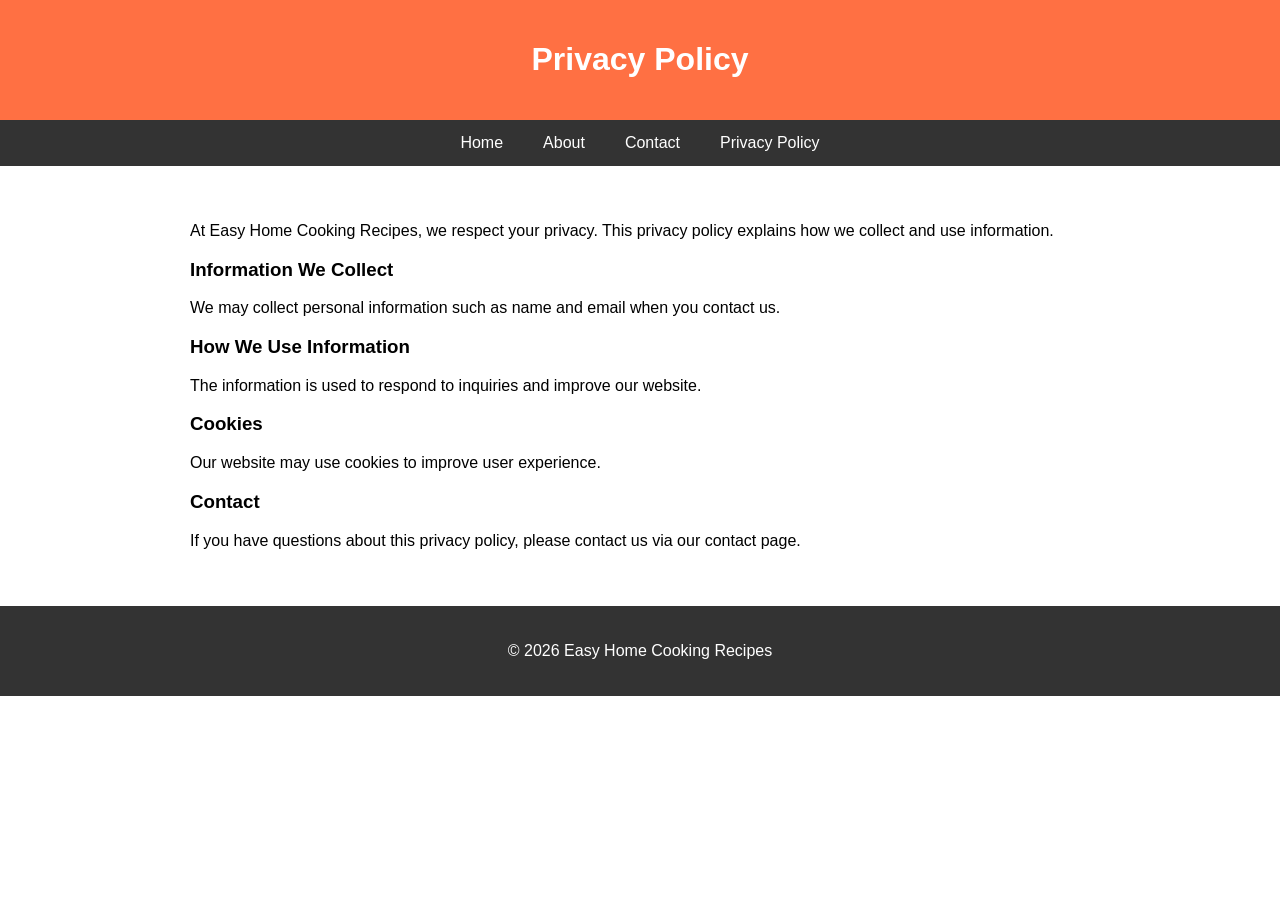
==== privacy.html @ 7fe46d90 "Update and rename privacy-policy.html to privacy.html" ====
<!DOCTYPE html>
<html>
<head>
<title>Privacy Policy - Easy Home Cooking Recipes</title>
<meta name="viewport" content="width=device-width, initial-scale=1">

<style>

body{
font-family:Arial;
margin:0;
}

header{
background:#ff7043;
color:white;
padding:20px;
text-align:center;
}

nav{
background:#333;
display:flex;
justify-content:center;
}

nav a{
color:white;
padding:14px 20px;
text-decoration:none;
}

nav a:hover{
background:#ff7043;
}

.container{
width:90%;
max-width:900px;
margin:auto;
padding:40px;
}

footer{
background:#333;
color:white;
text-align:center;
padding:20px;
}

</style>

</head>

<body>

<header>
<h1>Privacy Policy</h1>
</header>

<nav>
<a href="index.html">Home</a>
<a href="about.html">About</a>
<a href="contact.html">Contact</a>
<a href="privacy.html">Privacy Policy</a>
</nav>

<div class="container">

<p>
At Easy Home Cooking Recipes, we respect your privacy. This privacy policy explains how we collect and use information.
</p>

<h3>Information We Collect</h3>

<p>
We may collect personal information such as name and email when you contact us.
</p>

<h3>How We Use Information</h3>

<p>
The information is used to respond to inquiries and improve our website.
</p>

<h3>Cookies</h3>

<p>
Our website may use cookies to improve user experience.
</p>

<h3>Contact</h3>

<p>
If you have questions about this privacy policy, please contact us via our contact page.
</p>

</div>

<footer>
<p>© 2026 Easy Home Cooking Recipes</p>
</footer>

</body>
</html>
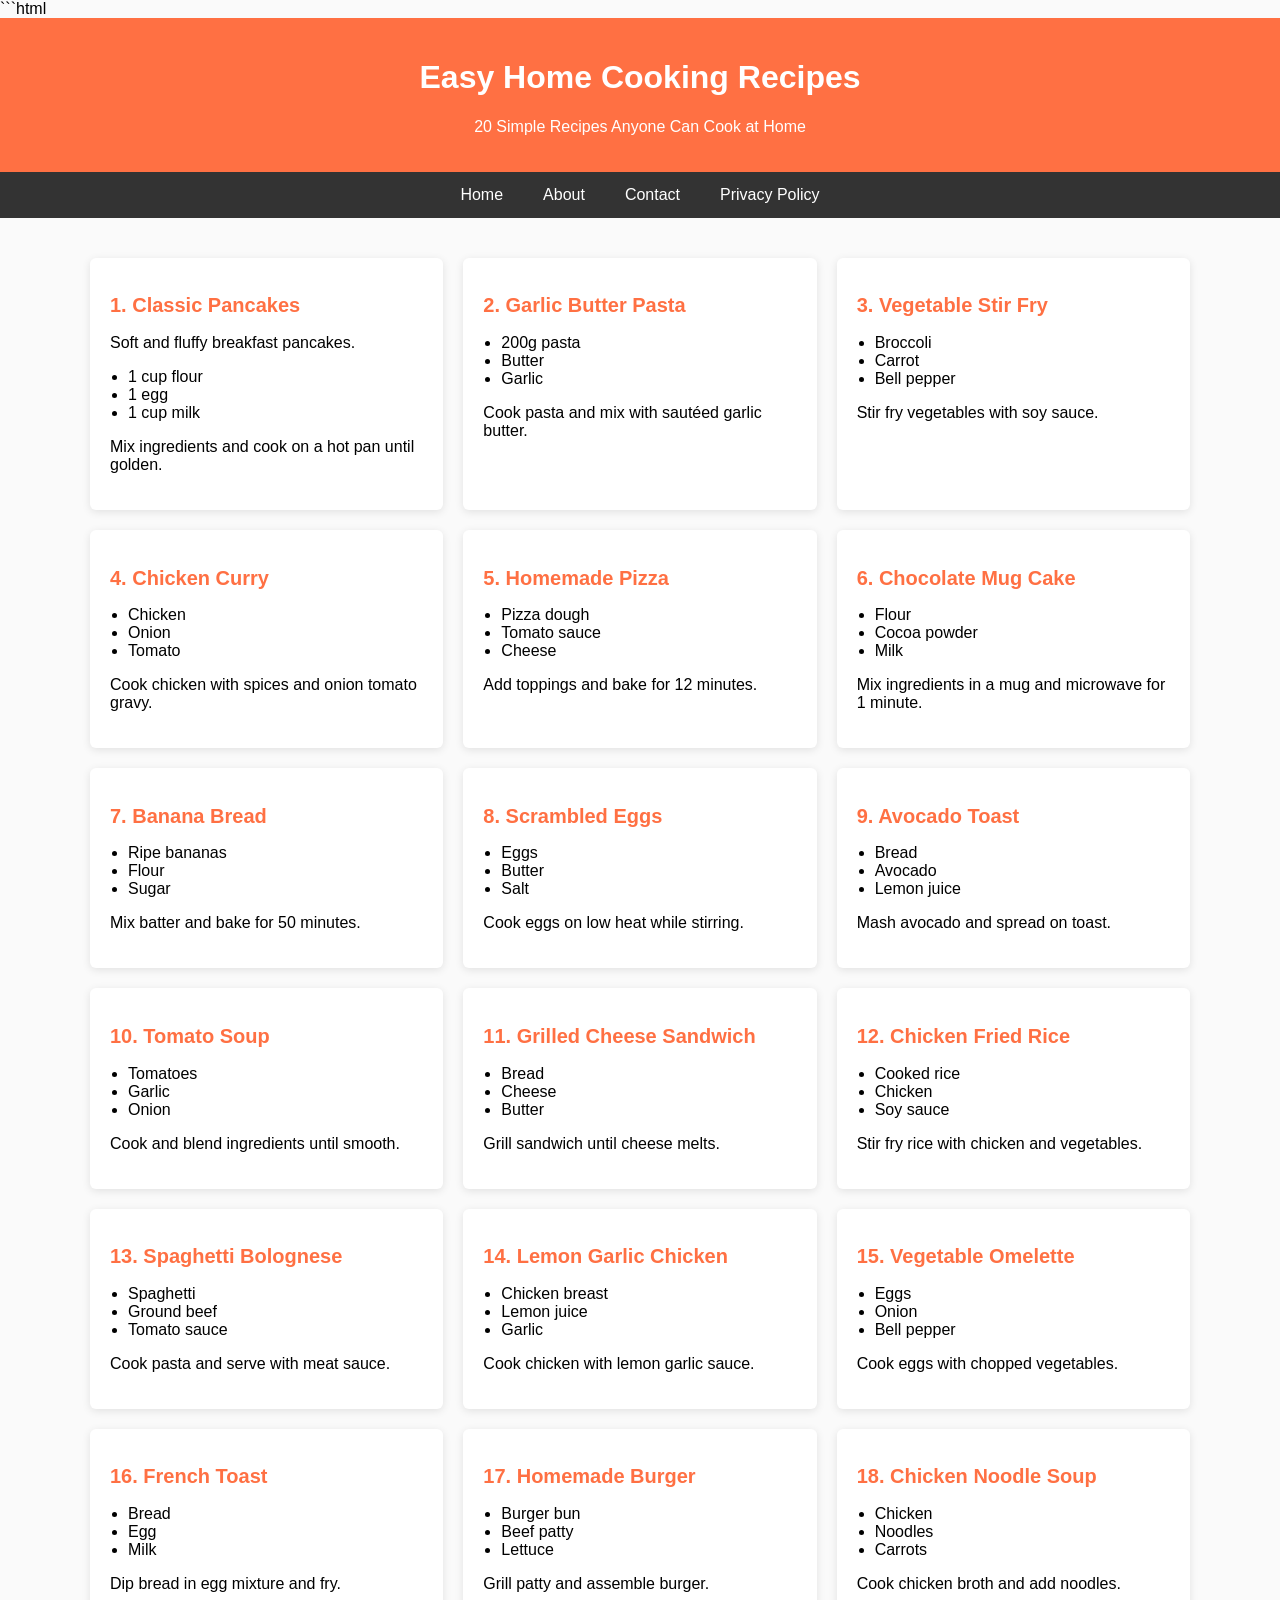
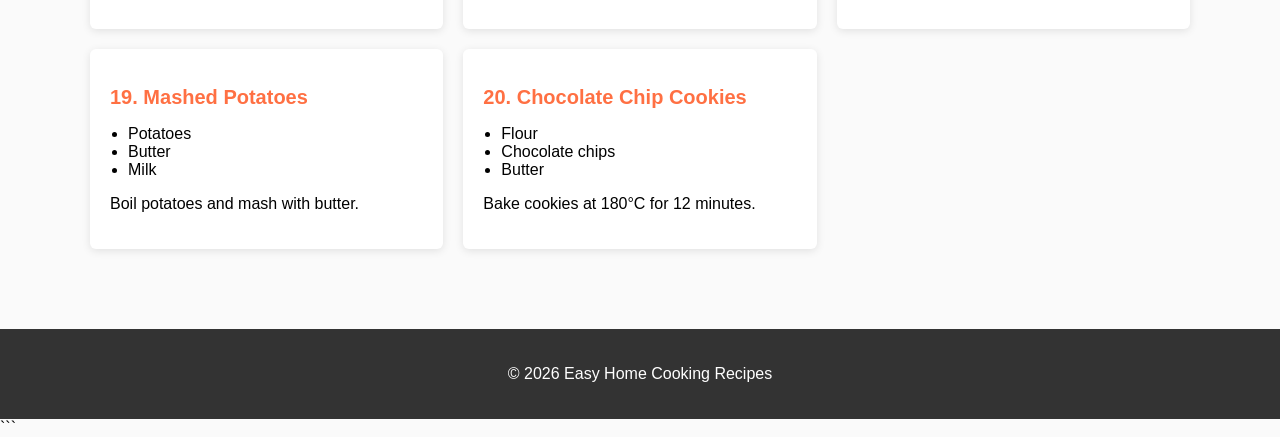
==== commit 673e38a3: "Update privacy.html" ====
--- a/privacy.html
+++ b/privacy.html
@@ -1,27 +1,34 @@
+```html
 <!DOCTYPE html>
-<html>
+<html lang="en">
 <head>
-<title>Privacy Policy - Easy Home Cooking Recipes</title>
-<meta name="viewport" content="width=device-width, initial-scale=1">
+<meta charset="UTF-8">
+<meta name="viewport" content="width=device-width, initial-scale=1.0">
+
+<title>Easy Home Cooking Recipes | 20 Simple Recipes</title>
+
+<meta name="description" content="Discover 20 easy homemade recipes including pancakes, pasta, chicken curry, banana bread, and more. Simple step-by-step recipes for everyday cooking.">
 
 <style>
 
 body{
 font-family:Arial;
 margin:0;
+background:#fafafa;
 }
 
 header{
 background:#ff7043;
 color:white;
+text-align:center;
 padding:20px;
-text-align:center;
 }
 
 nav{
 background:#333;
 display:flex;
 justify-content:center;
+flex-wrap:wrap;
 }
 
 nav a{
@@ -36,9 +43,31 @@
 
 .container{
 width:90%;
-max-width:900px;
+max-width:1100px;
 margin:auto;
-padding:40px;
+padding:40px 0;
+}
+
+.grid{
+display:grid;
+grid-template-columns:repeat(auto-fit,minmax(280px,1fr));
+gap:20px;
+}
+
+.recipe{
+background:white;
+padding:20px;
+border-radius:6px;
+box-shadow:0 2px 8px rgba(0,0,0,0.1);
+}
+
+.recipe h2{
+color:#ff7043;
+font-size:20px;
+}
+
+ul{
+padding-left:18px;
 }
 
 footer{
@@ -46,16 +75,17 @@
 color:white;
 text-align:center;
 padding:20px;
+margin-top:40px;
 }
 
 </style>
-
 </head>
 
 <body>
 
 <header>
-<h1>Privacy Policy</h1>
+<h1>Easy Home Cooking Recipes</h1>
+<p>20 Simple Recipes Anyone Can Cook at Home</p>
 </header>
 
 <nav>
@@ -67,33 +97,210 @@
 
 <div class="container">
 
-<p>
-At Easy Home Cooking Recipes, we respect your privacy. This privacy policy explains how we collect and use information.
-</p>
-
-<h3>Information We Collect</h3>
-
-<p>
-We may collect personal information such as name and email when you contact us.
-</p>
-
-<h3>How We Use Information</h3>
-
-<p>
-The information is used to respond to inquiries and improve our website.
-</p>
-
-<h3>Cookies</h3>
-
-<p>
-Our website may use cookies to improve user experience.
-</p>
-
-<h3>Contact</h3>
-
-<p>
-If you have questions about this privacy policy, please contact us via our contact page.
-</p>
+<div class="grid">
+
+<div class="recipe">
+<h2>1. Classic Pancakes</h2>
+<p>Soft and fluffy breakfast pancakes.</p>
+<ul>
+<li>1 cup flour</li>
+<li>1 egg</li>
+<li>1 cup milk</li>
+</ul>
+<p>Mix ingredients and cook on a hot pan until golden.</p>
+</div>
+
+<div class="recipe">
+<h2>2. Garlic Butter Pasta</h2>
+<ul>
+<li>200g pasta</li>
+<li>Butter</li>
+<li>Garlic</li>
+</ul>
+<p>Cook pasta and mix with sautéed garlic butter.</p>
+</div>
+
+<div class="recipe">
+<h2>3. Vegetable Stir Fry</h2>
+<ul>
+<li>Broccoli</li>
+<li>Carrot</li>
+<li>Bell pepper</li>
+</ul>
+<p>Stir fry vegetables with soy sauce.</p>
+</div>
+
+<div class="recipe">
+<h2>4. Chicken Curry</h2>
+<ul>
+<li>Chicken</li>
+<li>Onion</li>
+<li>Tomato</li>
+</ul>
+<p>Cook chicken with spices and onion tomato gravy.</p>
+</div>
+
+<div class="recipe">
+<h2>5. Homemade Pizza</h2>
+<ul>
+<li>Pizza dough</li>
+<li>Tomato sauce</li>
+<li>Cheese</li>
+</ul>
+<p>Add toppings and bake for 12 minutes.</p>
+</div>
+
+<div class="recipe">
+<h2>6. Chocolate Mug Cake</h2>
+<ul>
+<li>Flour</li>
+<li>Cocoa powder</li>
+<li>Milk</li>
+</ul>
+<p>Mix ingredients in a mug and microwave for 1 minute.</p>
+</div>
+
+<div class="recipe">
+<h2>7. Banana Bread</h2>
+<ul>
+<li>Ripe bananas</li>
+<li>Flour</li>
+<li>Sugar</li>
+</ul>
+<p>Mix batter and bake for 50 minutes.</p>
+</div>
+
+<div class="recipe">
+<h2>8. Scrambled Eggs</h2>
+<ul>
+<li>Eggs</li>
+<li>Butter</li>
+<li>Salt</li>
+</ul>
+<p>Cook eggs on low heat while stirring.</p>
+</div>
+
+<div class="recipe">
+<h2>9. Avocado Toast</h2>
+<ul>
+<li>Bread</li>
+<li>Avocado</li>
+<li>Lemon juice</li>
+</ul>
+<p>Mash avocado and spread on toast.</p>
+</div>
+
+<div class="recipe">
+<h2>10. Tomato Soup</h2>
+<ul>
+<li>Tomatoes</li>
+<li>Garlic</li>
+<li>Onion</li>
+</ul>
+<p>Cook and blend ingredients until smooth.</p>
+</div>
+
+<div class="recipe">
+<h2>11. Grilled Cheese Sandwich</h2>
+<ul>
+<li>Bread</li>
+<li>Cheese</li>
+<li>Butter</li>
+</ul>
+<p>Grill sandwich until cheese melts.</p>
+</div>
+
+<div class="recipe">
+<h2>12. Chicken Fried Rice</h2>
+<ul>
+<li>Cooked rice</li>
+<li>Chicken</li>
+<li>Soy sauce</li>
+</ul>
+<p>Stir fry rice with chicken and vegetables.</p>
+</div>
+
+<div class="recipe">
+<h2>13. Spaghetti Bolognese</h2>
+<ul>
+<li>Spaghetti</li>
+<li>Ground beef</li>
+<li>Tomato sauce</li>
+</ul>
+<p>Cook pasta and serve with meat sauce.</p>
+</div>
+
+<div class="recipe">
+<h2>14. Lemon Garlic Chicken</h2>
+<ul>
+<li>Chicken breast</li>
+<li>Lemon juice</li>
+<li>Garlic</li>
+</ul>
+<p>Cook chicken with lemon garlic sauce.</p>
+</div>
+
+<div class="recipe">
+<h2>15. Vegetable Omelette</h2>
+<ul>
+<li>Eggs</li>
+<li>Onion</li>
+<li>Bell pepper</li>
+</ul>
+<p>Cook eggs with chopped vegetables.</p>
+</div>
+
+<div class="recipe">
+<h2>16. French Toast</h2>
+<ul>
+<li>Bread</li>
+<li>Egg</li>
+<li>Milk</li>
+</ul>
+<p>Dip bread in egg mixture and fry.</p>
+</div>
+
+<div class="recipe">
+<h2>17. Homemade Burger</h2>
+<ul>
+<li>Burger bun</li>
+<li>Beef patty</li>
+<li>Lettuce</li>
+</ul>
+<p>Grill patty and assemble burger.</p>
+</div>
+
+<div class="recipe">
+<h2>18. Chicken Noodle Soup</h2>
+<ul>
+<li>Chicken</li>
+<li>Noodles</li>
+<li>Carrots</li>
+</ul>
+<p>Cook chicken broth and add noodles.</p>
+</div>
+
+<div class="recipe">
+<h2>19. Mashed Potatoes</h2>
+<ul>
+<li>Potatoes</li>
+<li>Butter</li>
+<li>Milk</li>
+</ul>
+<p>Boil potatoes and mash with butter.</p>
+</div>
+
+<div class="recipe">
+<h2>20. Chocolate Chip Cookies</h2>
+<ul>
+<li>Flour</li>
+<li>Chocolate chips</li>
+<li>Butter</li>
+</ul>
+<p>Bake cookies at 180°C for 12 minutes.</p>
+</div>
+
+</div>
 
 </div>
 
@@ -103,3 +310,4 @@
 
 </body>
 </html>
+```
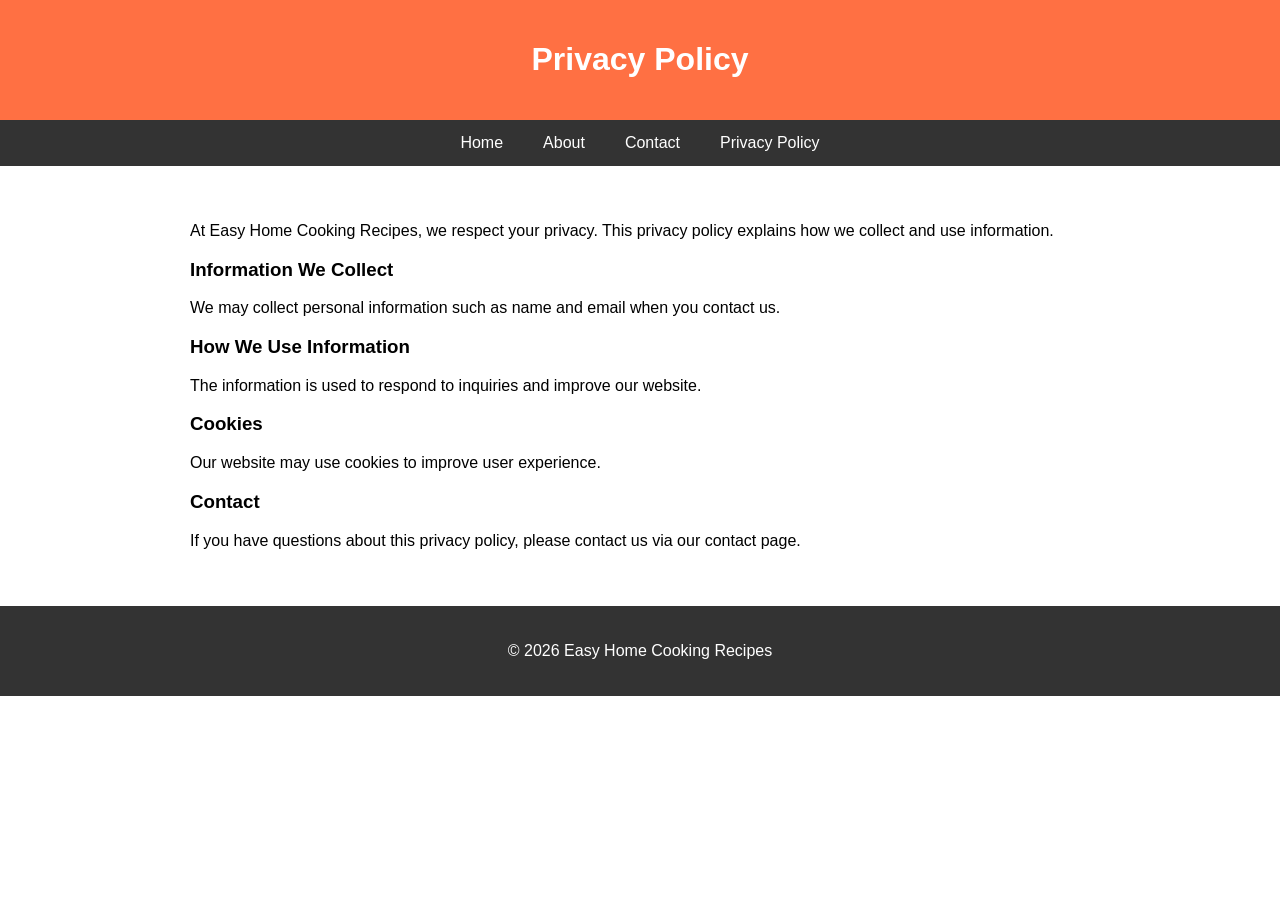
==== commit 9760ef38: "Update privacy.html" ====
--- a/privacy.html
+++ b/privacy.html
@@ -1,34 +1,27 @@
-```html
 <!DOCTYPE html>
-<html lang="en">
+<html>
 <head>
-<meta charset="UTF-8">
-<meta name="viewport" content="width=device-width, initial-scale=1.0">
-
-<title>Easy Home Cooking Recipes | 20 Simple Recipes</title>
-
-<meta name="description" content="Discover 20 easy homemade recipes including pancakes, pasta, chicken curry, banana bread, and more. Simple step-by-step recipes for everyday cooking.">
+<title>Privacy Policy - Easy Home Cooking Recipes</title>
+<meta name="viewport" content="width=device-width, initial-scale=1">
 
 <style>
 
 body{
 font-family:Arial;
 margin:0;
-background:#fafafa;
 }
 
 header{
 background:#ff7043;
 color:white;
+padding:20px;
 text-align:center;
-padding:20px;
 }
 
 nav{
 background:#333;
 display:flex;
 justify-content:center;
-flex-wrap:wrap;
 }
 
 nav a{
@@ -43,31 +36,9 @@
 
 .container{
 width:90%;
-max-width:1100px;
+max-width:900px;
 margin:auto;
-padding:40px 0;
-}
-
-.grid{
-display:grid;
-grid-template-columns:repeat(auto-fit,minmax(280px,1fr));
-gap:20px;
-}
-
-.recipe{
-background:white;
-padding:20px;
-border-radius:6px;
-box-shadow:0 2px 8px rgba(0,0,0,0.1);
-}
-
-.recipe h2{
-color:#ff7043;
-font-size:20px;
-}
-
-ul{
-padding-left:18px;
+padding:40px;
 }
 
 footer{
@@ -75,17 +46,16 @@
 color:white;
 text-align:center;
 padding:20px;
-margin-top:40px;
 }
 
 </style>
+
 </head>
 
 <body>
 
 <header>
-<h1>Easy Home Cooking Recipes</h1>
-<p>20 Simple Recipes Anyone Can Cook at Home</p>
+<h1>Privacy Policy</h1>
 </header>
 
 <nav>
@@ -97,210 +67,33 @@
 
 <div class="container">
 
-<div class="grid">
+<p>
+At Easy Home Cooking Recipes, we respect your privacy. This privacy policy explains how we collect and use information.
+</p>
 
-<div class="recipe">
-<h2>1. Classic Pancakes</h2>
-<p>Soft and fluffy breakfast pancakes.</p>
-<ul>
-<li>1 cup flour</li>
-<li>1 egg</li>
-<li>1 cup milk</li>
-</ul>
-<p>Mix ingredients and cook on a hot pan until golden.</p>
-</div>
+<h3>Information We Collect</h3>
 
-<div class="recipe">
-<h2>2. Garlic Butter Pasta</h2>
-<ul>
-<li>200g pasta</li>
-<li>Butter</li>
-<li>Garlic</li>
-</ul>
-<p>Cook pasta and mix with sautéed garlic butter.</p>
-</div>
+<p>
+We may collect personal information such as name and email when you contact us.
+</p>
 
-<div class="recipe">
-<h2>3. Vegetable Stir Fry</h2>
-<ul>
-<li>Broccoli</li>
-<li>Carrot</li>
-<li>Bell pepper</li>
-</ul>
-<p>Stir fry vegetables with soy sauce.</p>
-</div>
+<h3>How We Use Information</h3>
 
-<div class="recipe">
-<h2>4. Chicken Curry</h2>
-<ul>
-<li>Chicken</li>
-<li>Onion</li>
-<li>Tomato</li>
-</ul>
-<p>Cook chicken with spices and onion tomato gravy.</p>
-</div>
+<p>
+The information is used to respond to inquiries and improve our website.
+</p>
 
-<div class="recipe">
-<h2>5. Homemade Pizza</h2>
-<ul>
-<li>Pizza dough</li>
-<li>Tomato sauce</li>
-<li>Cheese</li>
-</ul>
-<p>Add toppings and bake for 12 minutes.</p>
-</div>
+<h3>Cookies</h3>
 
-<div class="recipe">
-<h2>6. Chocolate Mug Cake</h2>
-<ul>
-<li>Flour</li>
-<li>Cocoa powder</li>
-<li>Milk</li>
-</ul>
-<p>Mix ingredients in a mug and microwave for 1 minute.</p>
-</div>
+<p>
+Our website may use cookies to improve user experience.
+</p>
 
-<div class="recipe">
-<h2>7. Banana Bread</h2>
-<ul>
-<li>Ripe bananas</li>
-<li>Flour</li>
-<li>Sugar</li>
-</ul>
-<p>Mix batter and bake for 50 minutes.</p>
-</div>
+<h3>Contact</h3>
 
-<div class="recipe">
-<h2>8. Scrambled Eggs</h2>
-<ul>
-<li>Eggs</li>
-<li>Butter</li>
-<li>Salt</li>
-</ul>
-<p>Cook eggs on low heat while stirring.</p>
-</div>
-
-<div class="recipe">
-<h2>9. Avocado Toast</h2>
-<ul>
-<li>Bread</li>
-<li>Avocado</li>
-<li>Lemon juice</li>
-</ul>
-<p>Mash avocado and spread on toast.</p>
-</div>
-
-<div class="recipe">
-<h2>10. Tomato Soup</h2>
-<ul>
-<li>Tomatoes</li>
-<li>Garlic</li>
-<li>Onion</li>
-</ul>
-<p>Cook and blend ingredients until smooth.</p>
-</div>
-
-<div class="recipe">
-<h2>11. Grilled Cheese Sandwich</h2>
-<ul>
-<li>Bread</li>
-<li>Cheese</li>
-<li>Butter</li>
-</ul>
-<p>Grill sandwich until cheese melts.</p>
-</div>
-
-<div class="recipe">
-<h2>12. Chicken Fried Rice</h2>
-<ul>
-<li>Cooked rice</li>
-<li>Chicken</li>
-<li>Soy sauce</li>
-</ul>
-<p>Stir fry rice with chicken and vegetables.</p>
-</div>
-
-<div class="recipe">
-<h2>13. Spaghetti Bolognese</h2>
-<ul>
-<li>Spaghetti</li>
-<li>Ground beef</li>
-<li>Tomato sauce</li>
-</ul>
-<p>Cook pasta and serve with meat sauce.</p>
-</div>
-
-<div class="recipe">
-<h2>14. Lemon Garlic Chicken</h2>
-<ul>
-<li>Chicken breast</li>
-<li>Lemon juice</li>
-<li>Garlic</li>
-</ul>
-<p>Cook chicken with lemon garlic sauce.</p>
-</div>
-
-<div class="recipe">
-<h2>15. Vegetable Omelette</h2>
-<ul>
-<li>Eggs</li>
-<li>Onion</li>
-<li>Bell pepper</li>
-</ul>
-<p>Cook eggs with chopped vegetables.</p>
-</div>
-
-<div class="recipe">
-<h2>16. French Toast</h2>
-<ul>
-<li>Bread</li>
-<li>Egg</li>
-<li>Milk</li>
-</ul>
-<p>Dip bread in egg mixture and fry.</p>
-</div>
-
-<div class="recipe">
-<h2>17. Homemade Burger</h2>
-<ul>
-<li>Burger bun</li>
-<li>Beef patty</li>
-<li>Lettuce</li>
-</ul>
-<p>Grill patty and assemble burger.</p>
-</div>
-
-<div class="recipe">
-<h2>18. Chicken Noodle Soup</h2>
-<ul>
-<li>Chicken</li>
-<li>Noodles</li>
-<li>Carrots</li>
-</ul>
-<p>Cook chicken broth and add noodles.</p>
-</div>
-
-<div class="recipe">
-<h2>19. Mashed Potatoes</h2>
-<ul>
-<li>Potatoes</li>
-<li>Butter</li>
-<li>Milk</li>
-</ul>
-<p>Boil potatoes and mash with butter.</p>
-</div>
-
-<div class="recipe">
-<h2>20. Chocolate Chip Cookies</h2>
-<ul>
-<li>Flour</li>
-<li>Chocolate chips</li>
-<li>Butter</li>
-</ul>
-<p>Bake cookies at 180°C for 12 minutes.</p>
-</div>
-
-</div>
+<p>
+If you have questions about this privacy policy, please contact us via our contact page.
+</p>
 
 </div>
 
@@ -310,4 +103,3 @@
 
 </body>
 </html>
-```
